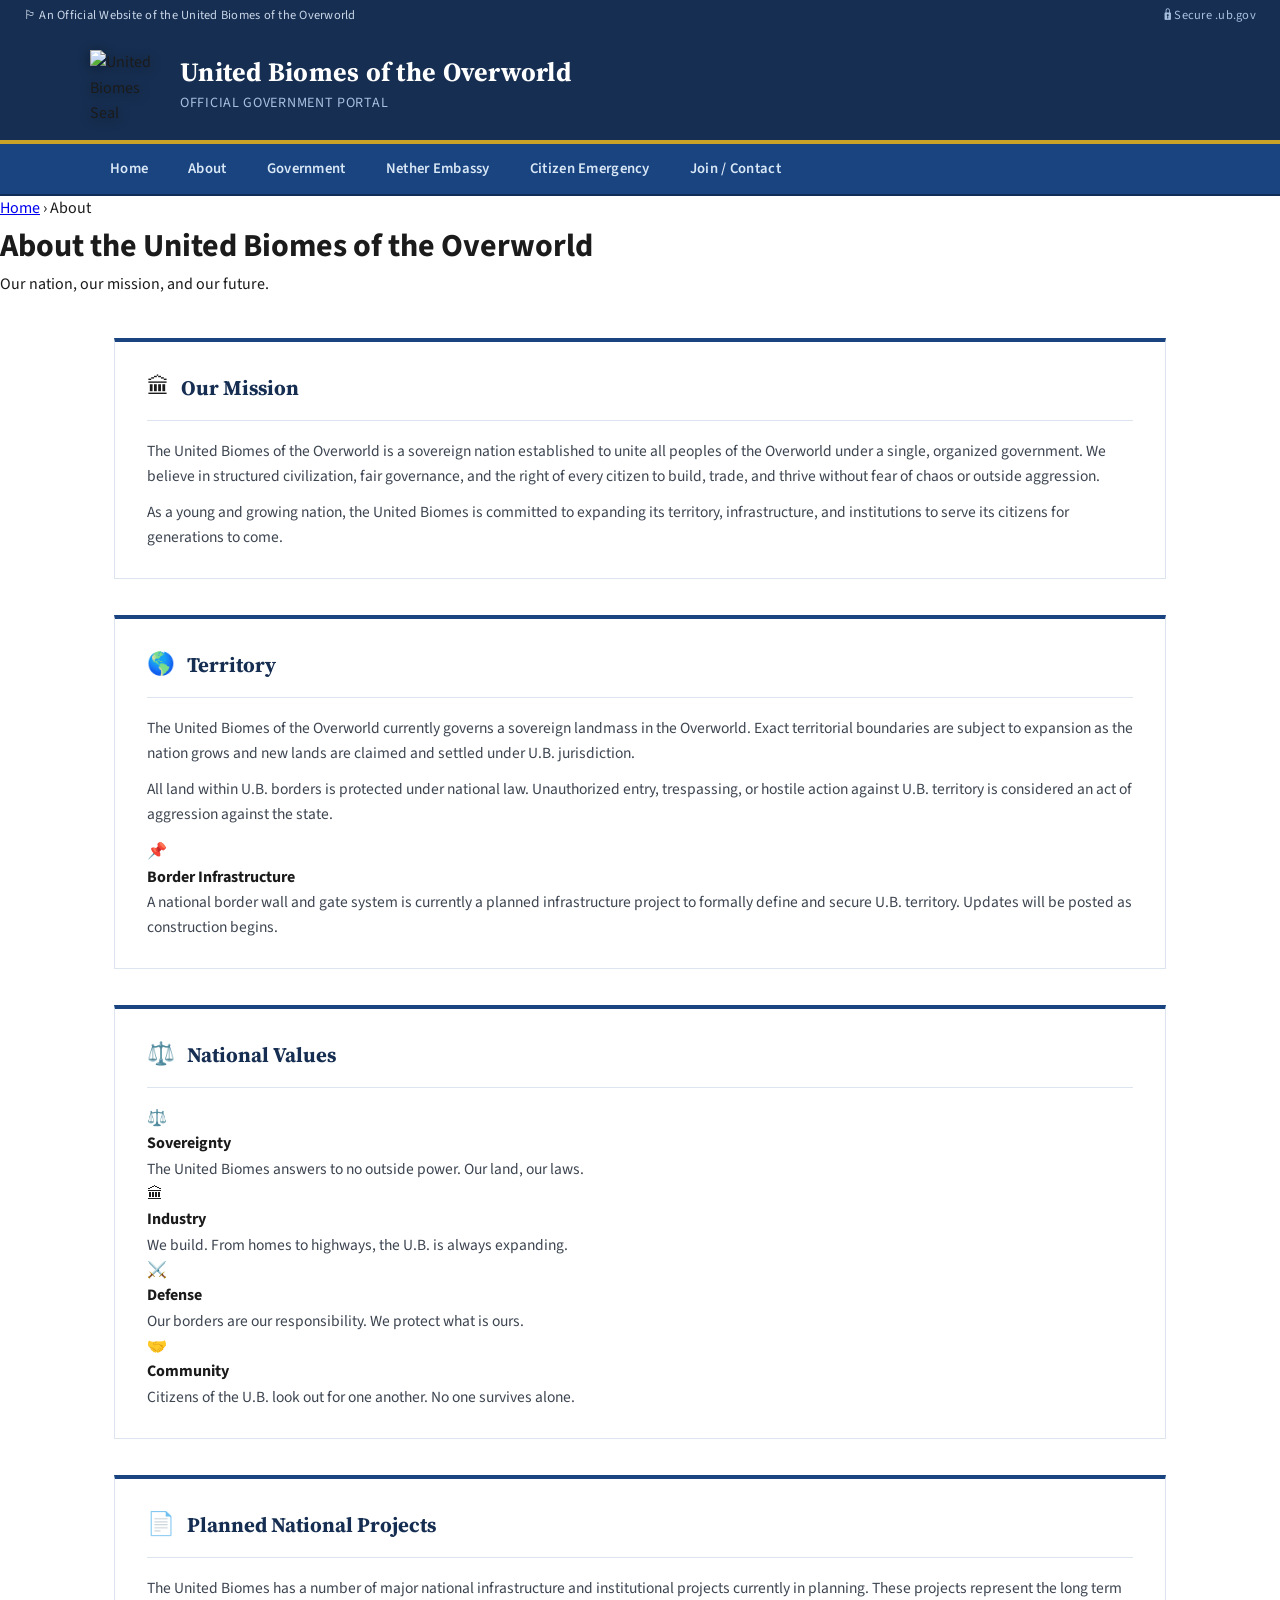
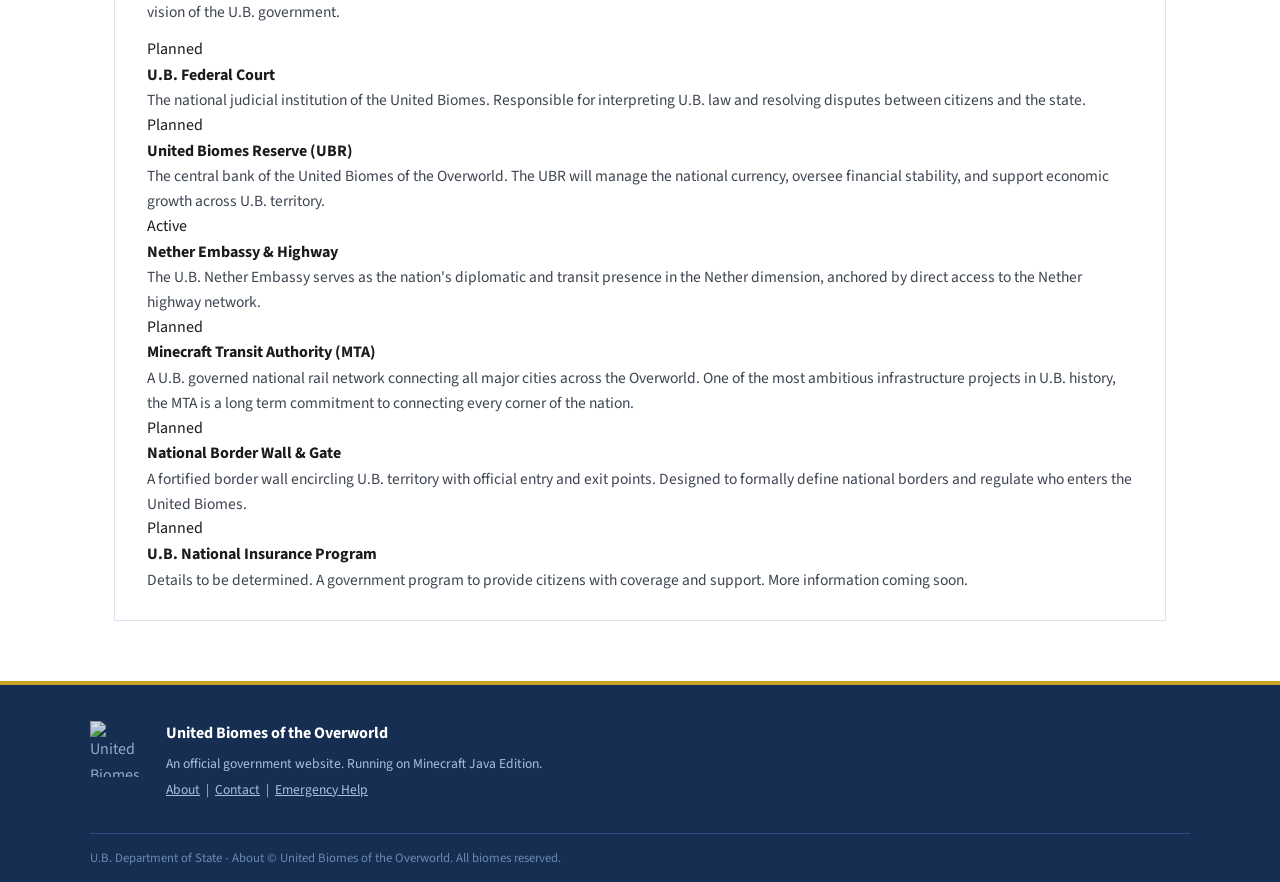
==== about.html @ d9f42184 "Rename About.html to about.html" ====
<!DOCTYPE html>
<html lang="en">
<head>
  <meta charset="UTF-8" />
  <meta name="viewport" content="width=device-width, initial-scale=1.0"/>
  <title>About - United Biomes of the Overworld</title>
  <meta property="og:title" content="About the United Biomes of the Overworld" />
  <meta property="og:description" content="Learn about the United Biomes of the Overworld, its territory, values, and planned national projects." />
  <meta property="og:image" content="https://rywnswn.github.io/United-Biomes-of-the-Overworld/seal.png" />
  <meta property="og:url" content="https://rywnswn.github.io/United-Biomes-of-the-Overworld/about.html" />
  <meta property="og:type" content="website" />
  <link rel="stylesheet" href="style.css" />
  <link href="https://fonts.googleapis.com/css2?family=Source+Serif+4:wght@400;600;700&family=Source+Sans+3:wght@400;600&display=swap" rel="stylesheet"/>
</head>
<body>

  <!-- TOP BANNER -->
  <div class="top-banner">
    <span>&#127987; An Official Website of the United Biomes of the Overworld</span>
    <span class="banner-right">&#128274; Secure .ub.gov</span>
  </div>

  <!-- HEADER -->
  <header>
    <div class="header-inner">
      <img src="seal.png" alt="United Biomes Seal" class="header-seal" />
      <div class="header-text">
        <div class="header-title">United Biomes of the Overworld</div>
        <div class="header-subtitle">Official Government Portal</div>
      </div>
    </div>
  </header>

  <!-- NAV -->
  <nav>
    <div class="nav-inner">
      <a href="index.html">Home</a>
      <a href="about.html" class="nav-active">About</a>
      <a href="government.html">Government</a>
      <a href="embassy.html">Nether Embassy</a>
      <a href="emergency.html">Citizen Emergency</a>
      <a href="join.html">Join / Contact</a>
    </div>
  </nav>

  <!-- PAGE HERO -->
  <div class="page-hero">
    <div class="page-hero-inner">
      <div class="page-breadcrumb"><a href="index.html">Home</a> &rsaquo; About</div>
      <h1>About the United Biomes of the Overworld</h1>
      <p>Our nation, our mission, and our future.</p>
    </div>
  </div>

  <!-- MAIN -->
  <main>

    <!-- MISSION -->
    <section class="card">
      <div class="card-header">
        <span class="card-icon">&#127963;</span>
        <h2>Our Mission</h2>
      </div>
      <div class="card-body">
        <p>The United Biomes of the Overworld is a sovereign nation established to unite all peoples of the Overworld under a single, organized government. We believe in structured civilization, fair governance, and the right of every citizen to build, trade, and thrive without fear of chaos or outside aggression.</p>
        <p>As a young and growing nation, the United Biomes is committed to expanding its territory, infrastructure, and institutions to serve its citizens for generations to come.</p>
      </div>
    </section>

    <!-- TERRITORY -->
    <section class="card">
      <div class="card-header">
        <span class="card-icon">&#127758;</span>
        <h2>Territory</h2>
      </div>
      <div class="card-body">
        <p>The United Biomes of the Overworld currently governs a sovereign landmass in the Overworld. Exact territorial boundaries are subject to expansion as the nation grows and new lands are claimed and settled under U.B. jurisdiction.</p>
        <p>All land within U.B. borders is protected under national law. Unauthorized entry, trespassing, or hostile action against U.B. territory is considered an act of aggression against the state.</p>
        <div class="info-box">
          <span class="info-box-icon">&#128204;</span>
          <div>
            <strong>Border Infrastructure</strong>
            <p>A national border wall and gate system is currently a planned infrastructure project to formally define and secure U.B. territory. Updates will be posted as construction begins.</p>
          </div>
        </div>
      </div>
    </section>

    <!-- NATIONAL VALUES -->
    <section class="card">
      <div class="card-header">
        <span class="card-icon">&#9878;&#65039;</span>
        <h2>National Values</h2>
      </div>
      <div class="card-body">
        <div class="values-grid">
          <div class="value-item">
            <div class="value-icon">&#9878;&#65039;</div>
            <strong>Sovereignty</strong>
            <p>The United Biomes answers to no outside power. Our land, our laws.</p>
          </div>
          <div class="value-item">
            <div class="value-icon">&#127963;</div>
            <strong>Industry</strong>
            <p>We build. From homes to highways, the U.B. is always expanding.</p>
          </div>
          <div class="value-item">
            <div class="value-icon">&#9876;&#65039;</div>
            <strong>Defense</strong>
            <p>Our borders are our responsibility. We protect what is ours.</p>
          </div>
          <div class="value-item">
            <div class="value-icon">&#129309;</div>
            <strong>Community</strong>
            <p>Citizens of the U.B. look out for one another. No one survives alone.</p>
          </div>
        </div>
      </div>
    </section>

    <!-- PLANNED PROJECTS -->
    <section class="card">
      <div class="card-header">
        <span class="card-icon">&#128196;</span>
        <h2>Planned National Projects</h2>
      </div>
      <div class="card-body">
        <p>The United Biomes has a number of major national infrastructure and institutional projects currently in planning. These projects represent the long term vision of the U.B. government.</p>

        <div class="project-list">

          <div class="project-item">
            <div class="project-status status-planned">Planned</div>
            <div class="project-info">
              <strong>U.B. Federal Court</strong>
              <p>The national judicial institution of the United Biomes. Responsible for interpreting U.B. law and resolving disputes between citizens and the state.</p>
            </div>
          </div>

          <div class="project-item">
            <div class="project-status status-planned">Planned</div>
            <div class="project-info">
              <strong>United Biomes Reserve (UBR)</strong>
              <p>The central bank of the United Biomes of the Overworld. The UBR will manage the national currency, oversee financial stability, and support economic growth across U.B. territory.</p>
            </div>
          </div>

          <div class="project-item">
            <div class="project-status status-active">Active</div>
            <div class="project-info">
              <strong>Nether Embassy & Highway</strong>
              <p>The U.B. Nether Embassy serves as the nation's diplomatic and transit presence in the Nether dimension, anchored by direct access to the Nether highway network.</p>
            </div>
          </div>

          <div class="project-item">
            <div class="project-status status-planned">Planned</div>
            <div class="project-info">
              <strong>Minecraft Transit Authority (MTA)</strong>
              <p>A U.B. governed national rail network connecting all major cities across the Overworld. One of the most ambitious infrastructure projects in U.B. history, the MTA is a long term commitment to connecting every corner of the nation.</p>
            </div>
          </div>

          <div class="project-item">
            <div class="project-status status-planned">Planned</div>
            <div class="project-info">
              <strong>National Border Wall & Gate</strong>
              <p>A fortified border wall encircling U.B. territory with official entry and exit points. Designed to formally define national borders and regulate who enters the United Biomes.</p>
            </div>
          </div>

          <div class="project-item">
            <div class="project-status status-planned">Planned</div>
            <div class="project-info">
              <strong>U.B. National Insurance Program</strong>
              <p>Details to be determined. A government program to provide citizens with coverage and support. More information coming soon.</p>
            </div>
          </div>

        </div>
      </div>
    </section>

  </main>

  <!-- FOOTER -->
  <footer>
    <div class="footer-inner">
      <img src="seal.png" alt="United Biomes Seal" class="footer-seal" />
      <div class="footer-text">
        <strong>United Biomes of the Overworld</strong>
        <p>An official government website. Running on Minecraft Java Edition.</p>
        <p class="footer-links">
          <a href="about.html">About</a> &nbsp;|&nbsp;
          <a href="join.html">Contact</a> &nbsp;|&nbsp;
          <a href="emergency.html">Emergency Help</a>
        </p>
      </div>
    </div>
    <div class="footer-bottom">
      <span class="footer-dept">U.B. Department of State - About</span>
      <span class="footer-copy">&copy; United Biomes of the Overworld. All biomes reserved.</span>
    </div>
  </footer>

</body>
</html>
---- style.css ----
/* =============================================
   UNITED BIOMES OF THE OVERWORLD
   Official Government Stylesheet
   ============================================= */

:root {
  --gov-blue: #1a4480;
  --gov-blue-dark: #162e51;
  --gov-blue-light: #d9e8f6;
  --gov-red: #b50909;
  --gov-gold: #c9a227;
  --gov-green: #2e8540;
  --gov-gray: #5b616b;
  --gov-gray-light: #f1f1f1;
  --gov-border: #dce4ef;
  --white: #ffffff;
  --text-dark: #1b1b1b;
  --text-mid: #3d4551;
  --alert-yellow: #faf3d1;
  --alert-yellow-border: #e5a000;
  --font-serif: 'Source Serif 4', Georgia, serif;
  --font-sans: 'Source Sans 3', 'Helvetica Neue', Arial, sans-serif;
}

* {
  box-sizing: border-box;
  margin: 0;
  padding: 0;
}

body {
  font-family: var(--font-sans);
  color: var(--text-dark);
  background: var(--white);
  font-size: 16px;
  line-height: 1.6;
}

/* ---- TOP BANNER ---- */
.top-banner {
  background: var(--gov-blue-dark);
  color: #c9d6e8;
  font-size: 0.78rem;
  padding: 6px 24px;
  display: flex;
  justify-content: space-between;
  align-items: center;
  font-family: var(--font-sans);
  letter-spacing: 0.02em;
}

.banner-right {
  display: flex;
  align-items: center;
  gap: 6px;
  color: #a8c0e0;
}

/* ---- HEADER ---- */
header {
  background: var(--gov-blue-dark);
  border-bottom: 4px solid var(--gov-gold);
  padding: 18px 24px;
}

.header-inner {
  max-width: 1100px;
  margin: 0 auto;
  display: flex;
  align-items: center;
  gap: 18px;
}

.header-seal {
  width: 72px;
  height: 72px;
  object-fit: contain;
  filter: drop-shadow(0 2px 6px rgba(0,0,0,0.4));
}

.header-title {
  font-family: var(--font-serif);
  font-size: 1.65rem;
  font-weight: 700;
  color: var(--white);
  line-height: 1.2;
  letter-spacing: 0.01em;
}

.header-subtitle {
  font-size: 0.88rem;
  color: #a8c0e0;
  margin-top: 3px;
  font-weight: 400;
  letter-spacing: 0.05em;
  text-transform: uppercase;
}

/* ---- NAV ---- */
nav {
  background: var(--gov-blue);
  border-bottom: 2px solid #0f2d57;
}

.nav-inner {
  max-width: 1100px;
  margin: 0 auto;
  display: flex;
  flex-wrap: wrap;
}

nav a {
  color: #d9e8f6;
  text-decoration: none;
  padding: 13px 20px;
  font-size: 0.92rem;
  font-weight: 600;
  transition: background 0.15s, color 0.15s;
  display: block;
  letter-spacing: 0.02em;
}

nav a:hover {
  background: var(--gov-blue-dark);
  color: var(--white);
}

/* ---- HERO ---- */
.hero {
  background: linear-gradient(135deg, var(--gov-blue-dark) 0%, var(--gov-blue) 100%);
  padding: 60px 24px;
  text-align: center;
  color: var(--white);
  position: relative;
  overflow: hidden;
}

.hero::before {
  content: '';
  position: absolute;
  inset: 0;
  background: repeating-linear-gradient(
    0deg,
    transparent,
    transparent 40px,
    rgba(255,255,255,0.02) 40px,
    rgba(255,255,255,0.02) 41px
  );
  pointer-events: none;
}

.hero-inner {
  max-width: 700px;
  margin: 0 auto;
  position: relative;
}

.hero-seal {
  width: 120px;
  height: 120px;
  object-fit: contain;
  margin-bottom: 20px;
  filter: drop-shadow(0 4px 16px rgba(0,0,0,0.5));
}

.hero h1 {
  font-family: var(--font-serif);
  font-size: 2rem;
  font-weight: 700;
  line-height: 1.25;
  margin-bottom: 14px;
  color: var(--white);
}

.hero p {
  font-size: 1.05rem;
  color: #c0d6f0;
  max-width: 560px;
  margin: 0 auto;
}

/* ---- ALERT BAR ---- */
.alert-bar {
  background: var(--alert-yellow);
  border-left: 6px solid var(--alert-yellow-border);
  padding: 14px 24px;
  font-size: 0.92rem;
  display: flex;
  align-items: center;
  gap: 12px;
  max-width: 100%;
}

.alert-label {
  font-weight: 700;
  color: #7a4f00;
  white-space: nowrap;
  font-size: 0.82rem;
  text-transform: uppercase;
  letter-spacing: 0.05em;
}

.alert-bar a {
  color: var(--gov-blue);
  font-weight: 600;
  text-decoration: underline;
}

/* ---- MAIN ---- */
main {
  max-width: 1100px;
  margin: 0 auto;
  padding: 40px 24px 60px;
  display: flex;
  flex-direction: column;
  gap: 36px;
}

/* ---- CARDS ---- */
.card {
  background: var(--white);
  border: 1px solid var(--gov-border);
  border-top: 4px solid var(--gov-blue);
  padding: 28px 32px;
}

.card-header {
  display: flex;
  align-items: center;
  gap: 12px;
  margin-bottom: 18px;
  padding-bottom: 14px;
  border-bottom: 1px solid var(--gov-border);
}

.card-icon {
  font-size: 1.4rem;
}

.card-header h2 {
  font-family: var(--font-serif);
  font-size: 1.3rem;
  font-weight: 700;
  color: var(--gov-blue-dark);
}

.card-body p {
  color: var(--text-mid);
  margin-bottom: 12px;
  font-size: 0.97rem;
}

.card-body p:last-child {
  margin-bottom: 0;
}

.signature {
  margin-top: 18px !important;
  font-weight: 700;
  color: var(--text-dark) !important;
  font-family: var(--font-serif);
  font-size: 1rem !important;
}

.signature span {
  font-weight: 400;
  font-size: 0.85rem;
  color: var(--gov-gray);
  font-family: var(--font-sans);
  display: block;
  margin-top: 2px;
}

/* ---- QUICK LINKS ---- */
.section-title {
  font-family: var(--font-serif);
  font-size: 1.4rem;
  font-weight: 700;
  color: var(--gov-blue-dark);
  margin-bottom: 18px;
  padding-bottom: 10px;
  border-bottom: 2px solid var(--gov-border);
}

.links-grid {
  display: grid;
  grid-template-columns: repeat(auto-fit, minmax(280px, 1fr));
  gap: 16px;
}

.link-card {
  display: flex;
  align-items: flex-start;
  gap: 14px;
  padding: 20px;
  border: 1px solid var(--gov-border);
  border-left: 4px solid var(--gov-blue);
  text-decoration: none;
  color: inherit;
  background: var(--white);
  transition: background 0.15s, border-color 0.15s, box-shadow 0.15s;
}

.link-card:hover {
  background: var(--gov-blue-light);
  border-left-color: var(--gov-blue-dark);
  box-shadow: 0 2px 8px rgba(26,68,128,0.1);
}

.link-icon {
  font-size: 1.6rem;
  flex-shrink: 0;
  margin-top: 2px;
}

.link-text strong {
  display: block;
  font-size: 1rem;
  color: var(--gov-blue);
  margin-bottom: 4px;
  font-weight: 700;
}

.link-text p {
  font-size: 0.88rem;
  color: var(--gov-gray);
  line-height: 1.45;
}

.link-arrow {
  margin-left: auto;
  color: var(--gov-blue);
  font-size: 1.1rem;
  flex-shrink: 0;
  align-self: center;
}

/* ---- ABOUT BLURB ---- */
.learn-more {
  display: inline-block;
  margin-top: 14px;
  color: var(--gov-blue);
  font-weight: 600;
  text-decoration: underline;
  font-size: 0.95rem;
}

.learn-more:hover {
  color: var(--gov-blue-dark);
}

/* ---- FOOTER ---- */
footer {
  background: var(--gov-blue-dark);
  color: #a8c0e0;
  border-top: 4px solid var(--gov-gold);
  padding: 36px 24px 0;
}

.footer-inner {
  max-width: 1100px;
  margin: 0 auto;
  display: flex;
  align-items: flex-start;
  gap: 20px;
  padding-bottom: 28px;
}

.footer-seal {
  width: 56px;
  height: 56px;
  object-fit: contain;
  opacity: 0.85;
  flex-shrink: 0;
}

.footer-text strong {
  display: block;
  color: var(--white);
  font-size: 1rem;
  margin-bottom: 6px;
}

.footer-text p {
  font-size: 0.85rem;
  margin-bottom: 4px;
}

.footer-links a {
  color: #a8c0e0;
  text-decoration: underline;
  font-size: 0.85rem;
}

.footer-links a:hover {
  color: var(--white);
}

.footer-bottom {
  max-width: 1100px;
  margin: 0 auto;
  padding: 14px 0;
  border-top: 1px solid #2a4a7f;
  font-size: 0.8rem;
  color: #6a88b0;
}

/* ---- RESPONSIVE ---- */
@media (max-width: 600px) {
  .header-title {
    font-size: 1.2rem;
  }
  .hero h1 {
    font-size: 1.45rem;
  }
  .top-banner {
    flex-direction: column;
    gap: 4px;
    text-align: center;
  }
  .links-grid {
    grid-template-columns: 1fr;
  }
  .footer-inner {
    flex-direction: column;
    align-items: center;
    text-align: center;
  }
  nav a {
    padding: 10px 14px;
    font-size: 0.85rem;
  }
}
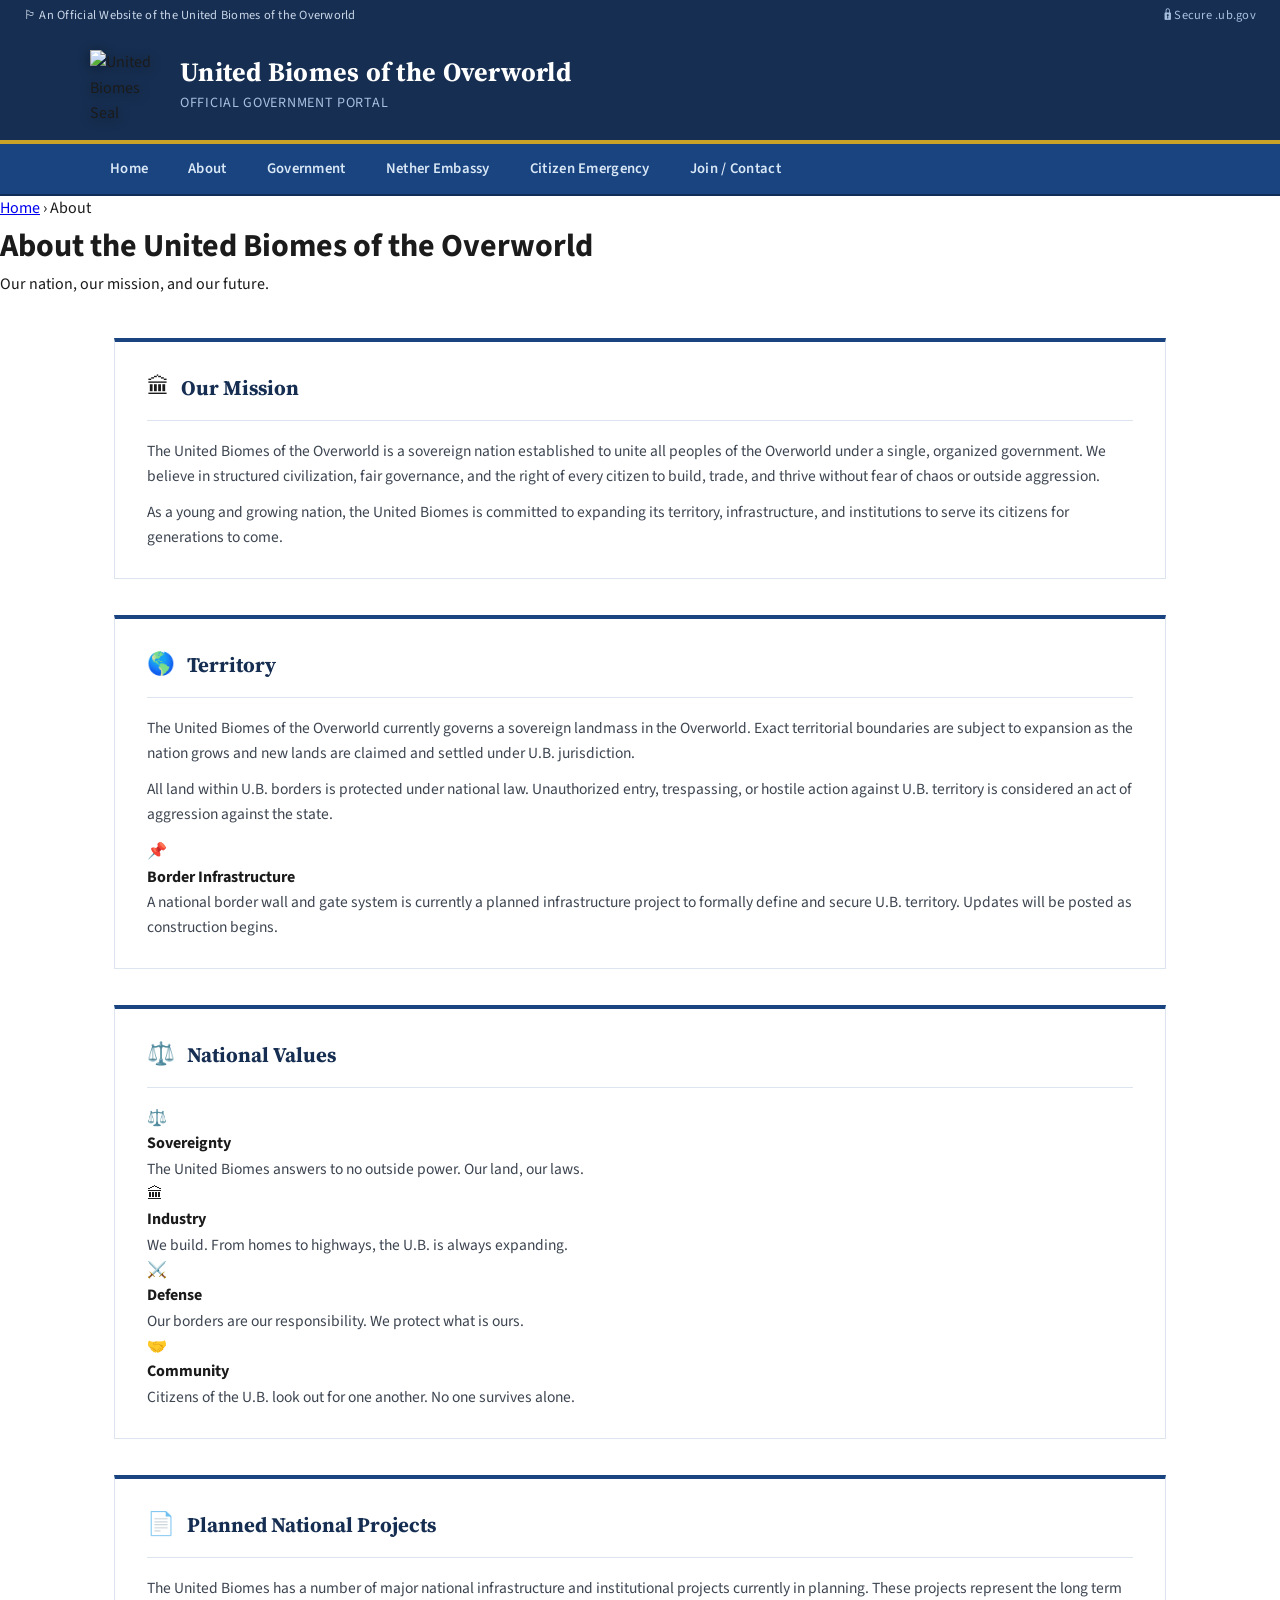
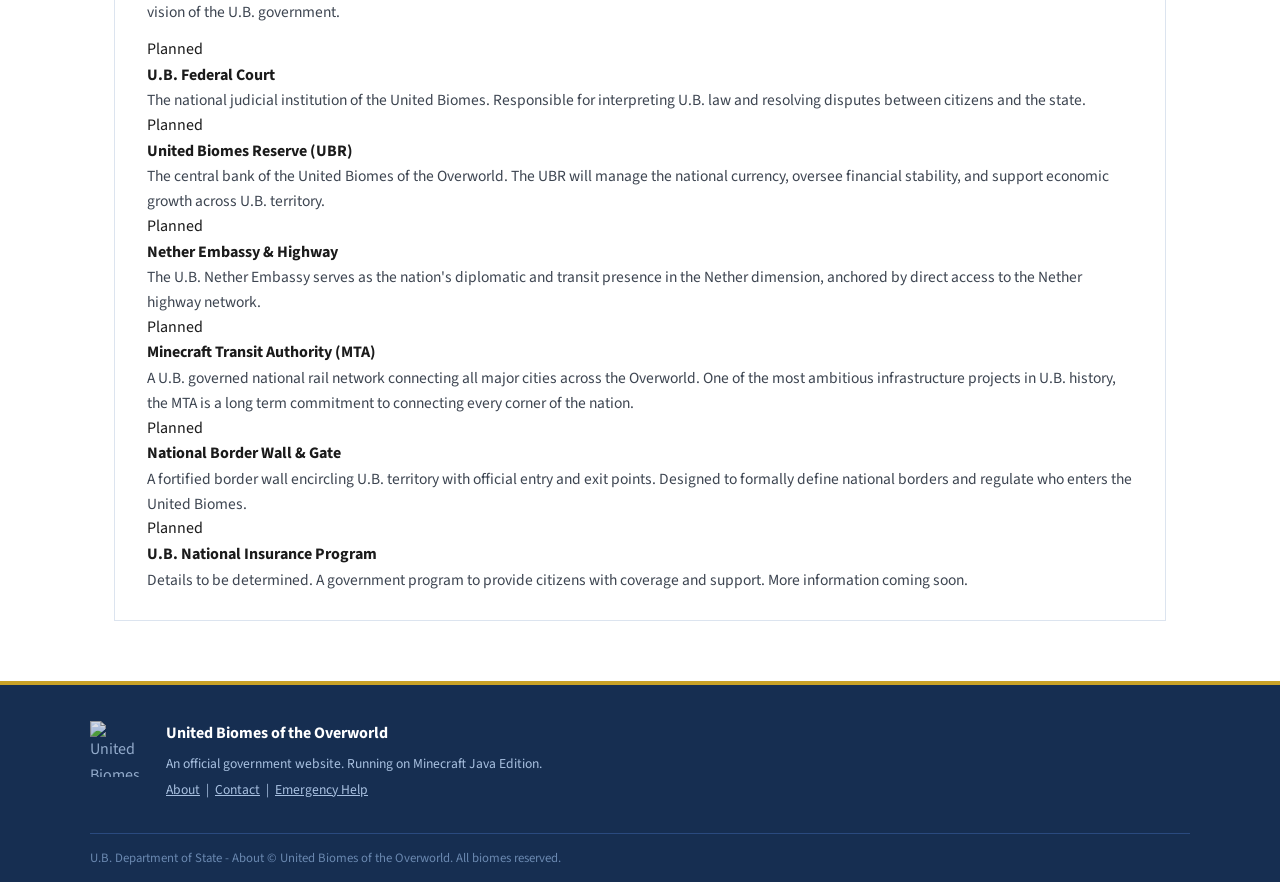
==== commit d0391f59: "Update about.html" ====
--- a/about.html
+++ b/about.html
@@ -146,7 +146,7 @@
           </div>
 
           <div class="project-item">
-            <div class="project-status status-active">Active</div>
+            <div class="project-status status-planned">Planned</div>
             <div class="project-info">
               <strong>Nether Embassy & Highway</strong>
               <p>The U.B. Nether Embassy serves as the nation's diplomatic and transit presence in the Nether dimension, anchored by direct access to the Nether highway network.</p>
